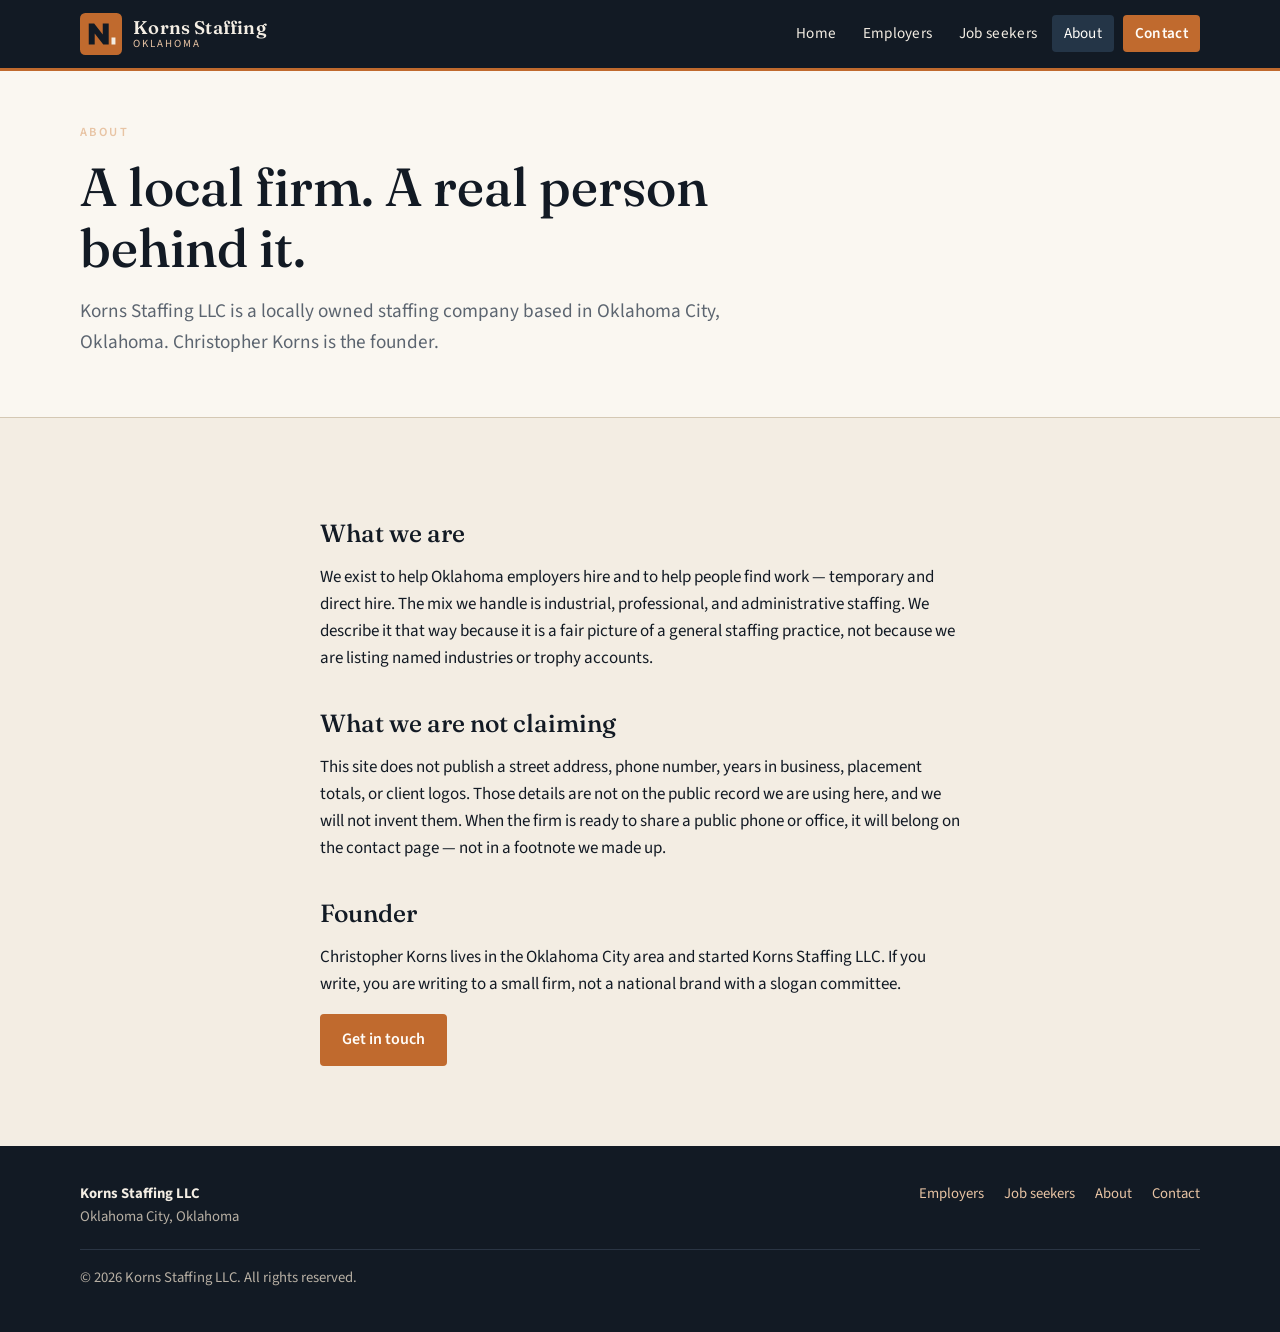
==== about.html @ 24a7682d "Add Korns Staffing LLC static site." ====
<!DOCTYPE html>
<html lang="en">
<head>
  <meta charset="utf-8">
  <meta name="viewport" content="width=device-width, initial-scale=1">
  <title>About | Korns Staffing LLC</title>
  <meta name="description" content="Korns Staffing LLC is a locally owned staffing firm in Oklahoma City, founded by Christopher Korns.">
  <meta property="og:title" content="About Korns Staffing LLC">
  <meta property="og:description" content="Locally owned staffing in Oklahoma City. Founded by Christopher Korns.">
  <meta property="og:type" content="website">
  <link rel="icon" href="favicon.svg" type="image/svg+xml">
  <link rel="preconnect" href="https://fonts.googleapis.com">
  <link rel="preconnect" href="https://fonts.gstatic.com" crossorigin>
  <link href="https://fonts.googleapis.com/css2?family=Fraunces:opsz,wght@9..144,500;9..144,600&family=Source+Sans+3:wght@400;600;700&display=swap" rel="stylesheet">
  <link rel="stylesheet" href="styles.css">
</head>
<body>
  <a class="skip" href="#main">Skip to content</a>
  <header class="site-header">
    <div class="wrap header-inner">
      <a class="logo" href="index.html">
        <svg viewBox="0 0 48 48" aria-hidden="true" focusable="false"><rect width="48" height="48" rx="6" fill="#c06a2e"/><path d="M10 36V12h6.2L26 24.6V12h6.8v24h-6.2L16.8 23.4V36H10z" fill="#121a24"/><rect x="36" y="28" width="4.5" height="8" fill="#f3ede3"/></svg>
        <span class="logo-text">
          <span class="logo-mark">Korns Staffing</span>
          <span class="logo-sub">Oklahoma</span>
        </span>
      </a>
      <button class="nav-toggle" type="button" aria-expanded="false" aria-controls="site-nav">Menu</button>
      <nav class="nav" id="site-nav" aria-label="Primary">
        <ul class="nav-list">
          <li><a href="index.html">Home</a></li>
          <li><a href="employers.html">Employers</a></li>
          <li><a href="candidates.html">Job seekers</a></li>
          <li><a href="about.html" aria-current="page">About</a></li>
          <li><a class="nav-cta" href="contact.html">Contact</a></li>
        </ul>
      </nav>
    </div>
  </header>
  <main id="main">
    <div class="page-hero">
      <div class="wrap">
        <p class="eyebrow">About</p>
        <h1>A local firm. A real person behind it.</h1>
        <p class="lede">Korns Staffing LLC is a locally owned staffing company based in Oklahoma City, Oklahoma. Christopher Korns is the founder.</p>
      </div>
    </div>
    <section>
      <div class="wrap prose">
        <h2>What we are</h2>
        <p>We exist to help Oklahoma employers hire and to help people find work — temporary and direct hire. The mix we handle is industrial, professional, and administrative staffing. We describe it that way because it is a fair picture of a general staffing practice, not because we are listing named industries or trophy accounts.</p>
        <h2>What we are not claiming</h2>
        <p>This site does not publish a street address, phone number, years in business, placement totals, or client logos. Those details are not on the public record we are using here, and we will not invent them. When the firm is ready to share a public phone or office, it will belong on the contact page — not in a footnote we made up.</p>
        <h2>Founder</h2>
        <p>Christopher Korns lives in the Oklahoma City area and started Korns Staffing LLC. If you write, you are writing to a small firm, not a national brand with a slogan committee.</p>
        <p><a class="btn btn-primary" href="contact.html">Get in touch</a></p>
      </div>
    </section>
  </main>
  <footer class="site-footer">
    <div class="wrap">
      <div class="footer-inner">
        <div>
          <strong style="color:#f3ede3">Korns Staffing LLC</strong><br>
          Oklahoma City, Oklahoma
        </div>
        <nav class="footer-nav" aria-label="Footer">
          <a href="employers.html">Employers</a>
          <a href="candidates.html">Job seekers</a>
          <a href="about.html">About</a>
          <a href="contact.html">Contact</a>
        </nav>
      </div>
      <p class="legal">© 2026 Korns Staffing LLC. All rights reserved.</p>
    </div>
  </footer>
  <script src="script.js"></script>
</body>
</html>
---- styles.css ----
/* Korns Staffing LLC — custom styles. No frameworks. */

:root {
  --ink: #121a24;
  --navy: #1c2b3a;
  --navy-mid: #243547;
  --paper: #f3ede3;
  --paper-deep: #e7dccb;
  --cream: #faf7f1;
  --copper: #c06a2e;
  --copper-dark: #9a5322;
  --copper-soft: #e8c4a4;
  --rule: #d4c8b4;
  --muted: #5c6570;
  --white: #fffdf9;
  --focus: #c06a2e;
  --radius: 4px;
  --shadow: 0 12px 40px rgba(18, 26, 36, 0.12);
  --max: 1120px;
  --header-h: 4.25rem;
}

*, *::before, *::after { box-sizing: border-box; }
html { scroll-behavior: smooth; }
body {
  margin: 0;
  font-family: "Source Sans 3", "Segoe UI", sans-serif;
  font-size: 1.0625rem;
  line-height: 1.6;
  color: var(--ink);
  background: var(--paper);
}
img, svg { max-width: 100%; display: block; }
a { color: var(--copper-dark); }
a:hover { color: var(--copper); }
:focus-visible {
  outline: 3px solid var(--focus);
  outline-offset: 3px;
}

.skip {
  position: absolute;
  left: -999px;
  top: 0;
  background: var(--ink);
  color: var(--white);
  padding: 0.5rem 1rem;
  z-index: 100;
}
.skip:focus { left: 0.5rem; top: 0.5rem; }

.wrap {
  width: min(var(--max), calc(100% - 2.5rem));
  margin-inline: auto;
}

/* Header */
.site-header {
  position: sticky;
  top: 0;
  z-index: 50;
  background: var(--ink);
  color: var(--paper);
  border-bottom: 3px solid var(--copper);
}
.header-inner {
  display: flex;
  align-items: center;
  justify-content: space-between;
  min-height: var(--header-h);
  gap: 1rem;
}
.logo {
  display: flex;
  align-items: center;
  gap: 0.7rem;
  text-decoration: none;
  color: var(--paper);
}
.logo svg { width: 42px; height: 42px; flex-shrink: 0; }
.logo-text { display: flex; flex-direction: column; line-height: 1.1; }
.logo-mark {
  font-family: Fraunces, Georgia, serif;
  font-weight: 600;
  font-size: 1.15rem;
  letter-spacing: 0.01em;
}
.logo-sub {
  font-size: 0.68rem;
  letter-spacing: 0.18em;
  text-transform: uppercase;
  color: var(--copper-soft);
}

.nav-toggle {
  display: none;
  background: transparent;
  border: 1px solid var(--copper);
  color: var(--paper);
  padding: 0.45rem 0.7rem;
  font: inherit;
  cursor: pointer;
  border-radius: var(--radius);
}
.nav-toggle:hover { background: var(--navy-mid); }

.nav-list {
  display: flex;
  list-style: none;
  margin: 0;
  padding: 0;
  gap: 0.15rem;
  align-items: center;
}
.nav-list a {
  color: var(--paper);
  text-decoration: none;
  padding: 0.45rem 0.75rem;
  font-size: 0.95rem;
  letter-spacing: 0.02em;
  border-radius: var(--radius);
}
.nav-list a:hover,
.nav-list a[aria-current="page"] {
  background: var(--navy-mid);
  color: var(--white);
}
.nav-list a.nav-cta {
  background: var(--copper);
  color: var(--white);
  margin-left: 0.4rem;
  font-weight: 600;
}
.nav-list a.nav-cta:hover { background: var(--copper-dark); color: var(--white); }

/* Hero */
.hero {
  background:
    linear-gradient(165deg, var(--ink) 0%, var(--navy) 55%, #2a3f54 100%);
  color: var(--paper);
  padding: 4.5rem 0 4.25rem;
  position: relative;
  overflow: hidden;
}
.hero::after {
  content: "";
  position: absolute;
  right: -8%;
  top: -20%;
  width: 42%;
  height: 140%;
  background: repeating-linear-gradient(
    -18deg,
    transparent,
    transparent 18px,
    rgba(192, 106, 46, 0.07) 18px,
    rgba(192, 106, 46, 0.07) 19px
  );
  pointer-events: none;
}
.eyebrow {
  font-size: 0.78rem;
  letter-spacing: 0.2em;
  text-transform: uppercase;
  color: var(--copper-soft);
  margin: 0 0 0.85rem;
  font-weight: 600;
}
.hero h1, .page-hero h1 {
  font-family: Fraunces, Georgia, serif;
  font-weight: 500;
  font-size: clamp(2.1rem, 4.5vw, 3.35rem);
  line-height: 1.15;
  margin: 0 0 1rem;
  max-width: 16ch;
}
.lede {
  font-size: 1.2rem;
  max-width: 38rem;
  color: #d9d2c6;
  margin: 0 0 1.75rem;
}
.page-hero .lede { color: var(--muted); max-width: 40rem; }

.btn-row { display: flex; flex-wrap: wrap; gap: 0.75rem; }
.btn {
  display: inline-flex;
  align-items: center;
  justify-content: center;
  padding: 0.7rem 1.25rem;
  text-decoration: none;
  font-weight: 600;
  border-radius: var(--radius);
  border: 2px solid transparent;
  cursor: pointer;
  font-family: inherit;
  font-size: 1rem;
}
.btn-primary {
  background: var(--copper);
  color: var(--white);
  border-color: var(--copper);
}
.btn-primary:hover { background: var(--copper-dark); color: var(--white); border-color: var(--copper-dark); }
.btn-ghost {
  background: transparent;
  color: var(--paper);
  border-color: rgba(243, 237, 227, 0.4);
}
.btn-ghost:hover { border-color: var(--paper); color: var(--white); }
.btn-outline {
  background: transparent;
  color: var(--ink);
  border-color: var(--ink);
}
.btn-outline:hover { background: var(--ink); color: var(--paper); }

/* Sections */
section { padding: 4rem 0; }
.section-title {
  font-family: Fraunces, Georgia, serif;
  font-weight: 500;
  font-size: clamp(1.7rem, 3vw, 2.2rem);
  margin: 0 0 0.5rem;
}
.section-kicker {
  color: var(--muted);
  margin: 0 0 2rem;
  max-width: 40rem;
}

.split {
  display: grid;
  grid-template-columns: 1fr 1fr;
  gap: 1.25rem;
}
.card {
  background: var(--cream);
  border: 1px solid var(--rule);
  padding: 1.75rem 1.6rem;
  border-radius: var(--radius);
  box-shadow: 0 1px 0 rgba(255,255,255,0.6) inset;
}
.card h3 {
  font-family: Fraunces, Georgia, serif;
  font-weight: 600;
  font-size: 1.45rem;
  margin: 0 0 0.6rem;
}
.card p { margin: 0 0 1rem; color: var(--muted); }
.card ul { margin: 0 0 1.25rem; padding-left: 1.15rem; color: var(--ink); }
.card li { margin-bottom: 0.35rem; }

.steps {
  display: grid;
  grid-template-columns: repeat(3, 1fr);
  gap: 1.25rem;
  counter-reset: step;
}
.step {
  background: var(--cream);
  border-top: 4px solid var(--copper);
  padding: 1.5rem 1.35rem 1.6rem;
  position: relative;
}
.step h3 {
  font-family: Fraunces, Georgia, serif;
  font-size: 1.25rem;
  margin: 0 0 0.5rem;
}
.step p { margin: 0; color: var(--muted); }
.step::before {
  counter-increment: step;
  content: "0" counter(step);
  display: block;
  font-family: Fraunces, Georgia, serif;
  color: var(--copper);
  font-size: 0.9rem;
  letter-spacing: 0.12em;
  margin-bottom: 0.6rem;
  font-weight: 600;
}

.root {
  background: var(--navy);
  color: var(--paper);
}
.root .section-title { color: var(--white); }
.root .section-kicker { color: #c5bbae; }
.root p { max-width: 42rem; color: #d9d2c6; }

.cta-band {
  background: var(--paper-deep);
  border-block: 1px solid var(--rule);
}
.cta-inner {
  display: flex;
  flex-wrap: wrap;
  align-items: center;
  justify-content: space-between;
  gap: 1.25rem;
}
.cta-inner h2 {
  font-family: Fraunces, Georgia, serif;
  font-weight: 500;
  font-size: 1.75rem;
  margin: 0 0 0.3rem;
}
.cta-inner p { margin: 0; color: var(--muted); }

/* Page hero */
.page-hero {
  padding: 3.25rem 0 2rem;
  border-bottom: 1px solid var(--rule);
  background: var(--cream);
}
.page-hero h1 { max-width: 18ch; color: var(--ink); }

.prose { max-width: 40rem; }
.prose h2 {
  font-family: Fraunces, Georgia, serif;
  font-weight: 500;
  font-size: 1.55rem;
  margin: 2rem 0 0.6rem;
}
.prose p { margin: 0 0 1rem; }
.prose ul { padding-left: 1.2rem; }

.two-col {
  display: grid;
  grid-template-columns: 1.15fr 0.85fr;
  gap: 2.5rem;
  align-items: start;
}
.aside-note {
  background: var(--navy);
  color: var(--paper);
  padding: 1.6rem;
  border-radius: var(--radius);
}
.aside-note h2 {
  font-family: Fraunces, Georgia, serif;
  margin: 0 0 0.6rem;
  font-size: 1.3rem;
}
.aside-note p { margin: 0; color: #d9d2c6; font-size: 0.98rem; }

/* Form */
form {
  display: grid;
  gap: 1rem;
  max-width: 36rem;
}
label {
  display: block;
  font-weight: 600;
  font-size: 0.92rem;
  margin-bottom: 0.3rem;
}
.req { color: var(--copper-dark); }
input[type="text"],
input[type="email"],
select,
textarea {
  width: 100%;
  padding: 0.65rem 0.75rem;
  font: inherit;
  border: 1px solid var(--rule);
  background: var(--white);
  border-radius: var(--radius);
  color: var(--ink);
}
textarea { min-height: 8rem; resize: vertical; }
input:focus, select:focus, textarea:focus {
  border-color: var(--copper);
  outline: none;
  box-shadow: 0 0 0 3px var(--copper-soft);
}
.form-note {
  background: #efe4d4;
  border-left: 4px solid var(--copper);
  padding: 0.85rem 1rem;
  font-size: 0.95rem;
  max-width: 36rem;
}
.form-status {
  display: none;
  padding: 0.9rem 1rem;
  background: var(--navy);
  color: var(--paper);
  border-radius: var(--radius);
  max-width: 36rem;
}
.form-status.show { display: block; }

/* Footer */
.site-footer {
  background: var(--ink);
  color: #b8b0a4;
  padding: 2.25rem 0 1.75rem;
  font-size: 0.92rem;
}
.footer-inner {
  display: flex;
  flex-wrap: wrap;
  justify-content: space-between;
  gap: 1.5rem;
}
.site-footer a { color: var(--copper-soft); text-decoration: none; }
.site-footer a:hover { text-decoration: underline; color: var(--paper); }
.footer-nav { display: flex; flex-wrap: wrap; gap: 0.85rem 1.25rem; }
.legal { margin-top: 1.25rem; padding-top: 1rem; border-top: 1px solid #2a3544; }

@media (max-width: 820px) {
  .split, .steps, .two-col { grid-template-columns: 1fr; }
  .nav-toggle { display: inline-flex; }
  .nav {
    position: absolute;
    left: 0;
    right: 0;
    top: 100%;
    background: var(--ink);
    border-bottom: 3px solid var(--copper);
    display: none;
  }
  .nav.open { display: block; }
  .nav-list {
    flex-direction: column;
    align-items: stretch;
    padding: 0.5rem 1.25rem 1rem;
  }
  .nav-list a.nav-cta { margin-left: 0; }
  .hero { padding: 3rem 0; }
}
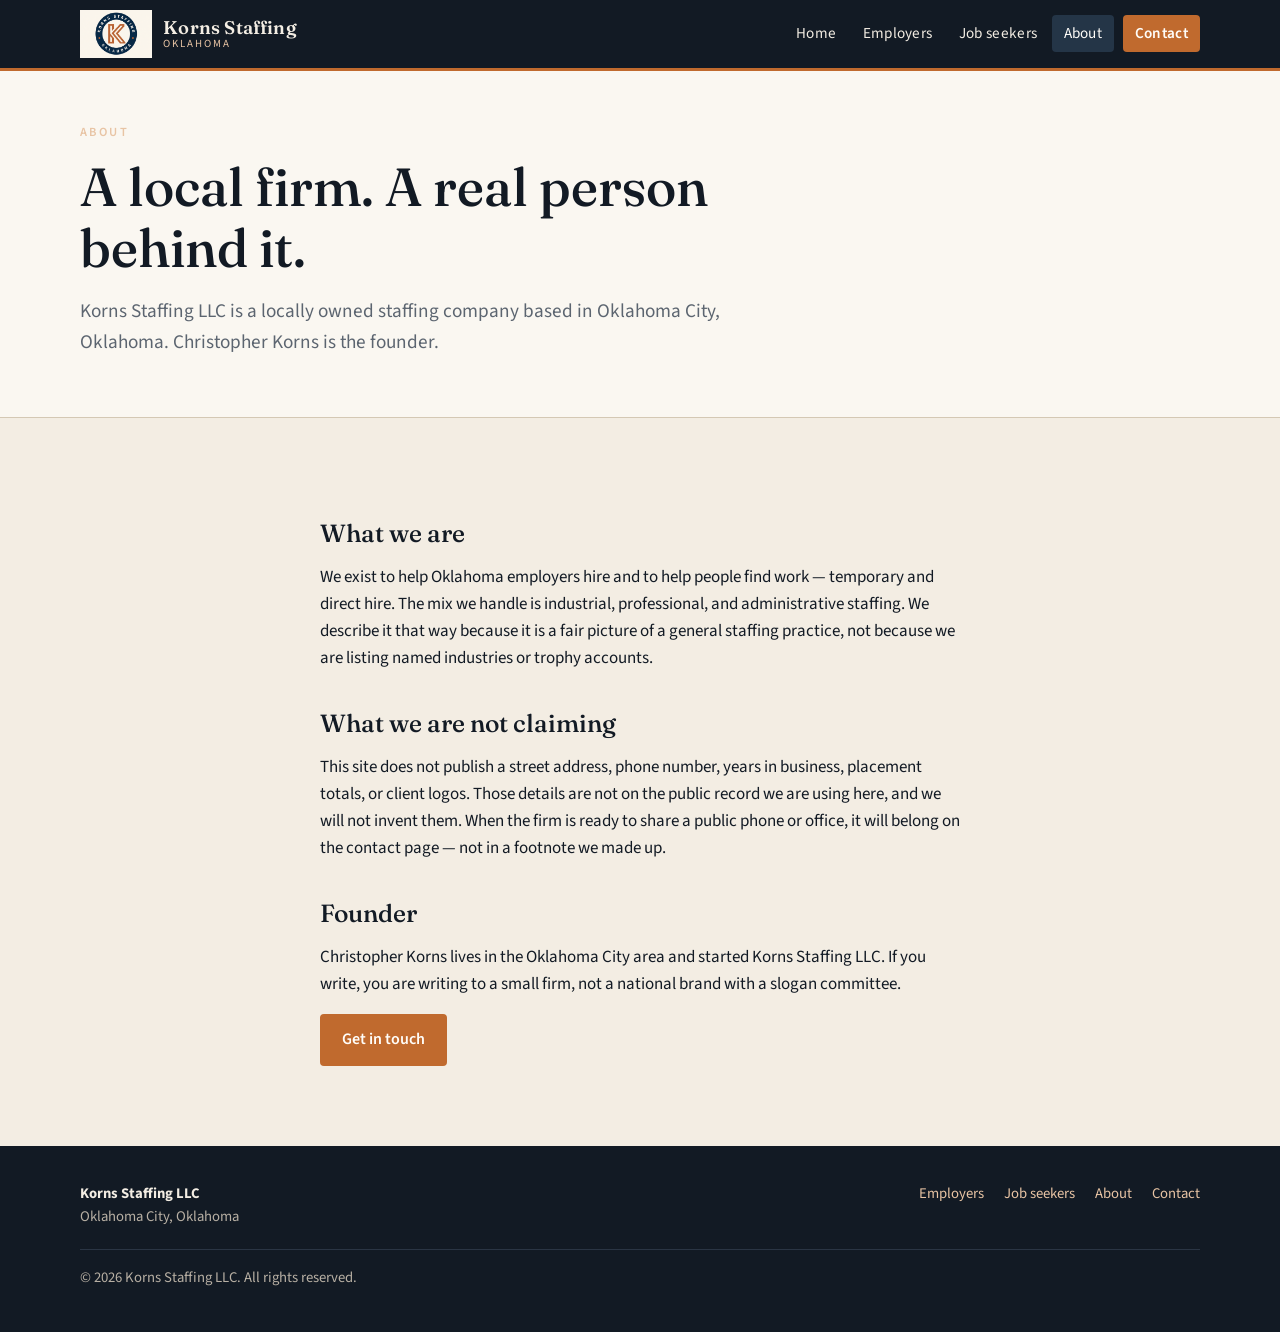
==== commit d13563be: "Add circular seal logo to the site header." ====
--- a/about.html
+++ b/about.html
@@ -8,7 +8,7 @@
   <meta property="og:title" content="About Korns Staffing LLC">
   <meta property="og:description" content="Locally owned staffing in Oklahoma City. Founded by Christopher Korns.">
   <meta property="og:type" content="website">
-  <link rel="icon" href="favicon.svg" type="image/svg+xml">
+  <link rel="icon" href="favicon.png" type="image/png">
   <link rel="preconnect" href="https://fonts.googleapis.com">
   <link rel="preconnect" href="https://fonts.gstatic.com" crossorigin>
   <link href="https://fonts.googleapis.com/css2?family=Fraunces:opsz,wght@9..144,500;9..144,600&family=Source+Sans+3:wght@400;600;700&display=swap" rel="stylesheet">
@@ -19,7 +19,7 @@
   <header class="site-header">
     <div class="wrap header-inner">
       <a class="logo" href="index.html">
-        <svg viewBox="0 0 48 48" aria-hidden="true" focusable="false"><rect width="48" height="48" rx="6" fill="#c06a2e"/><path d="M10 36V12h6.2L26 24.6V12h6.8v24h-6.2L16.8 23.4V36H10z" fill="#121a24"/><rect x="36" y="28" width="4.5" height="8" fill="#f3ede3"/></svg>
+        <img class="logo-seal" src="logo-seal-512.png" alt="" width="72" height="48">
         <span class="logo-text">
           <span class="logo-mark">Korns Staffing</span>
           <span class="logo-sub">Oklahoma</span>
--- a/styles.css
+++ b/styles.css
@@ -77,7 +77,7 @@
   text-decoration: none;
   color: var(--paper);
 }
-.logo svg { width: 42px; height: 42px; flex-shrink: 0; }
+.logo-seal { height: 48px; width: auto; flex-shrink: 0; }
 .logo-text { display: flex; flex-direction: column; line-height: 1.1; }
 .logo-mark {
   font-family: Fraunces, Georgia, serif;
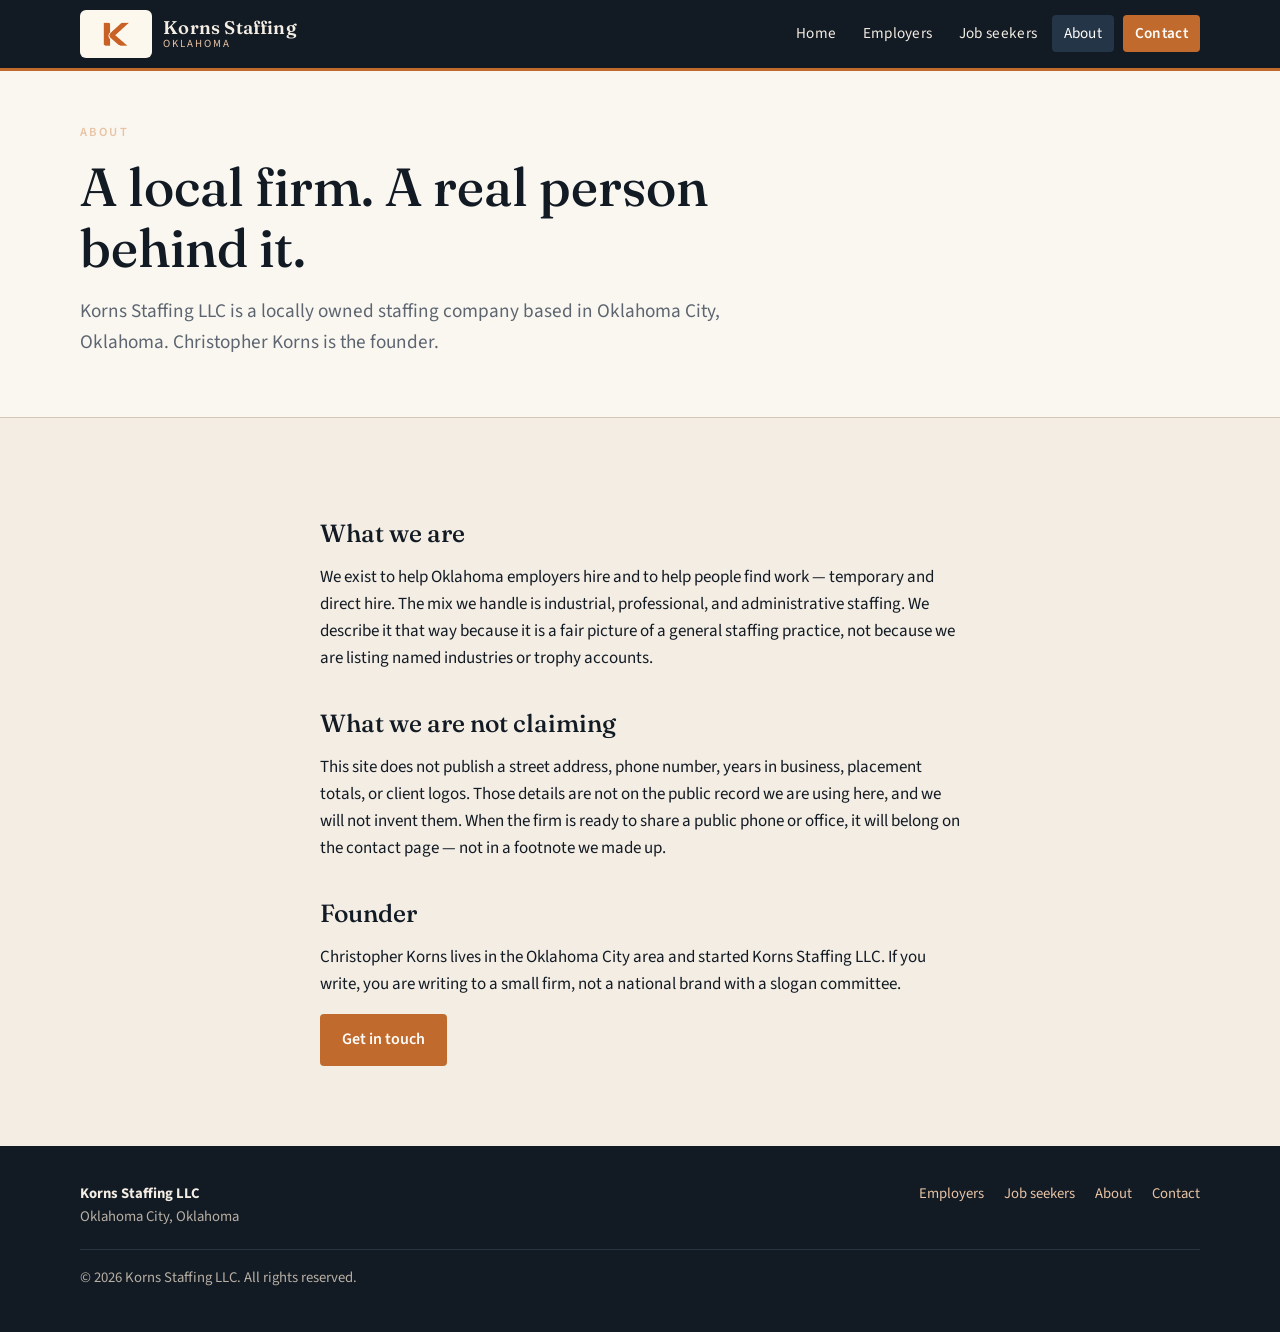
==== commit f00a2e94: "Switch header mark to the ribbon-cut copper K." ====
--- a/about.html
+++ b/about.html
@@ -19,7 +19,7 @@
   <header class="site-header">
     <div class="wrap header-inner">
       <a class="logo" href="index.html">
-        <img class="logo-seal" src="logo-seal-512.png" alt="" width="72" height="48">
+        <img class="logo-seal" src="logo-k-ribbon.png" alt="" width="72" height="48">
         <span class="logo-text">
           <span class="logo-mark">Korns Staffing</span>
           <span class="logo-sub">Oklahoma</span>
--- a/styles.css
+++ b/styles.css
@@ -77,7 +77,7 @@
   text-decoration: none;
   color: var(--paper);
 }
-.logo-seal { height: 48px; width: auto; flex-shrink: 0; }
+.logo-seal { height: 48px; width: auto; flex-shrink: 0; border-radius: 6px; background: #f3ede3; }
 .logo-text { display: flex; flex-direction: column; line-height: 1.1; }
 .logo-mark {
   font-family: Fraunces, Georgia, serif;
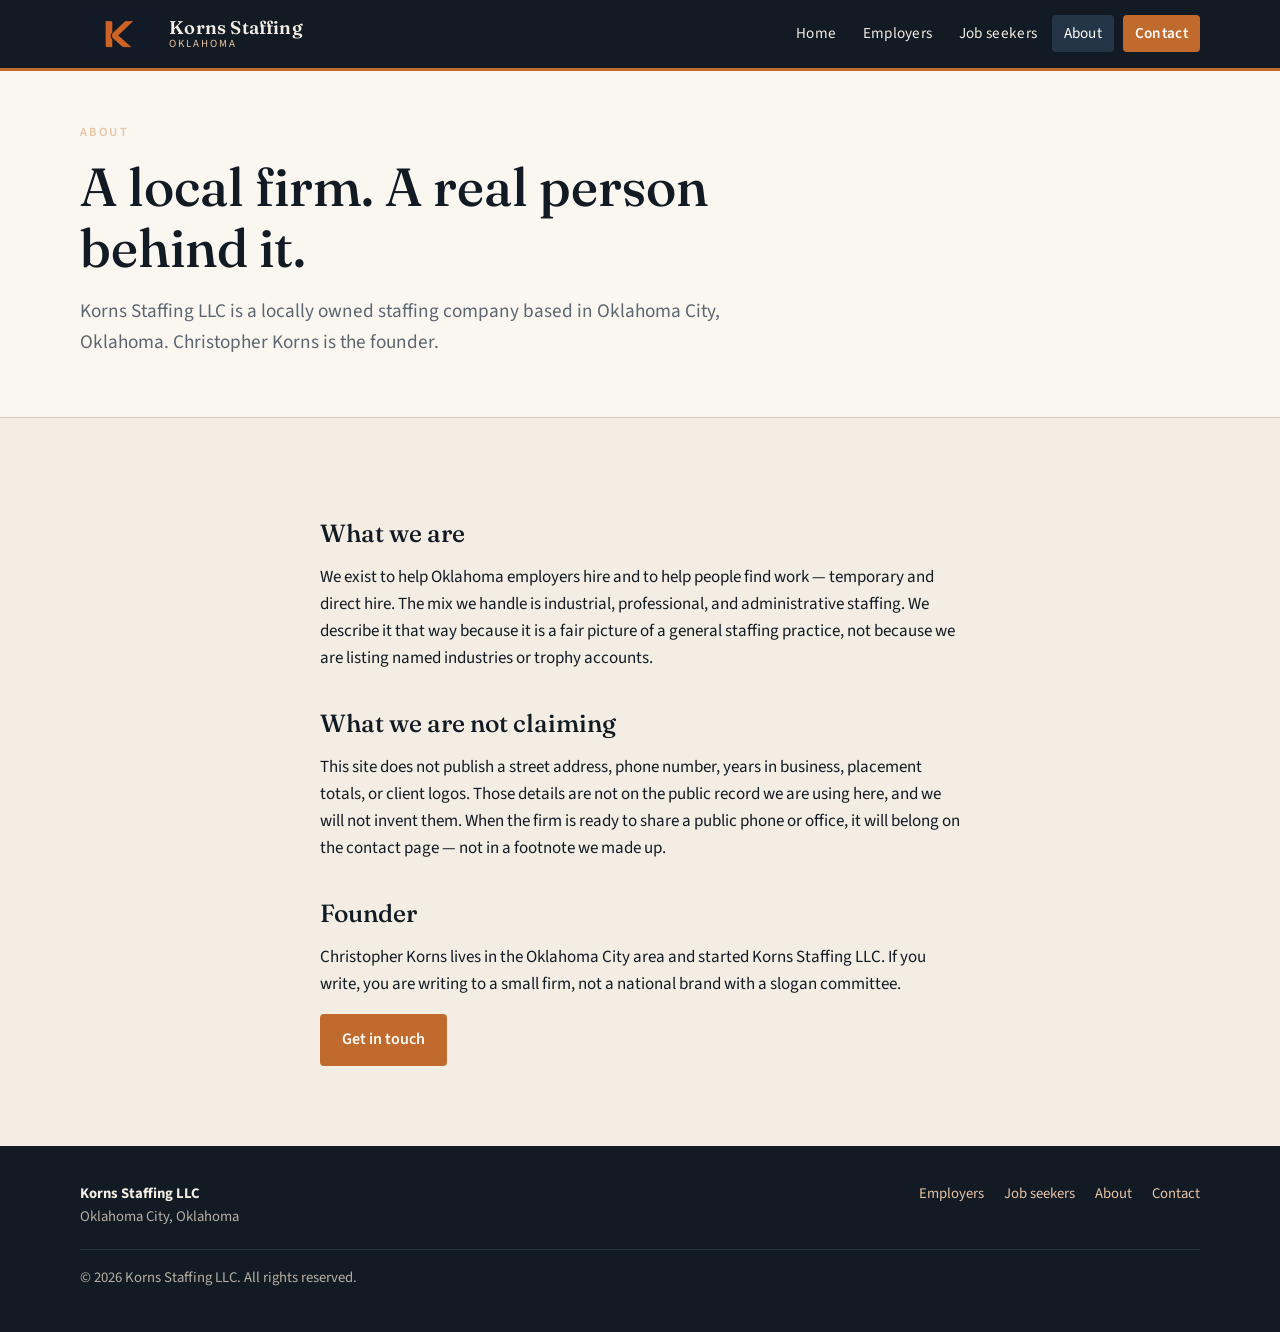
==== commit 56878200: "Blend the ribbon K into the navy header." ====
--- a/about.html
+++ b/about.html
@@ -19,7 +19,7 @@
   <header class="site-header">
     <div class="wrap header-inner">
       <a class="logo" href="index.html">
-        <img class="logo-seal" src="logo-k-ribbon.png" alt="" width="72" height="48">
+        <img class="logo-seal" src="logo-k-navy.png" alt="" width="52" height="52">
         <span class="logo-text">
           <span class="logo-mark">Korns Staffing</span>
           <span class="logo-sub">Oklahoma</span>
--- a/styles.css
+++ b/styles.css
@@ -77,7 +77,13 @@
   text-decoration: none;
   color: var(--paper);
 }
-.logo-seal { height: 48px; width: auto; flex-shrink: 0; border-radius: 6px; background: #f3ede3; }
+.logo-seal {
+  height: 52px;
+  width: auto;
+  flex-shrink: 0;
+  background: transparent;
+  mix-blend-mode: lighten;
+}
 .logo-text { display: flex; flex-direction: column; line-height: 1.1; }
 .logo-mark {
   font-family: Fraunces, Georgia, serif;
